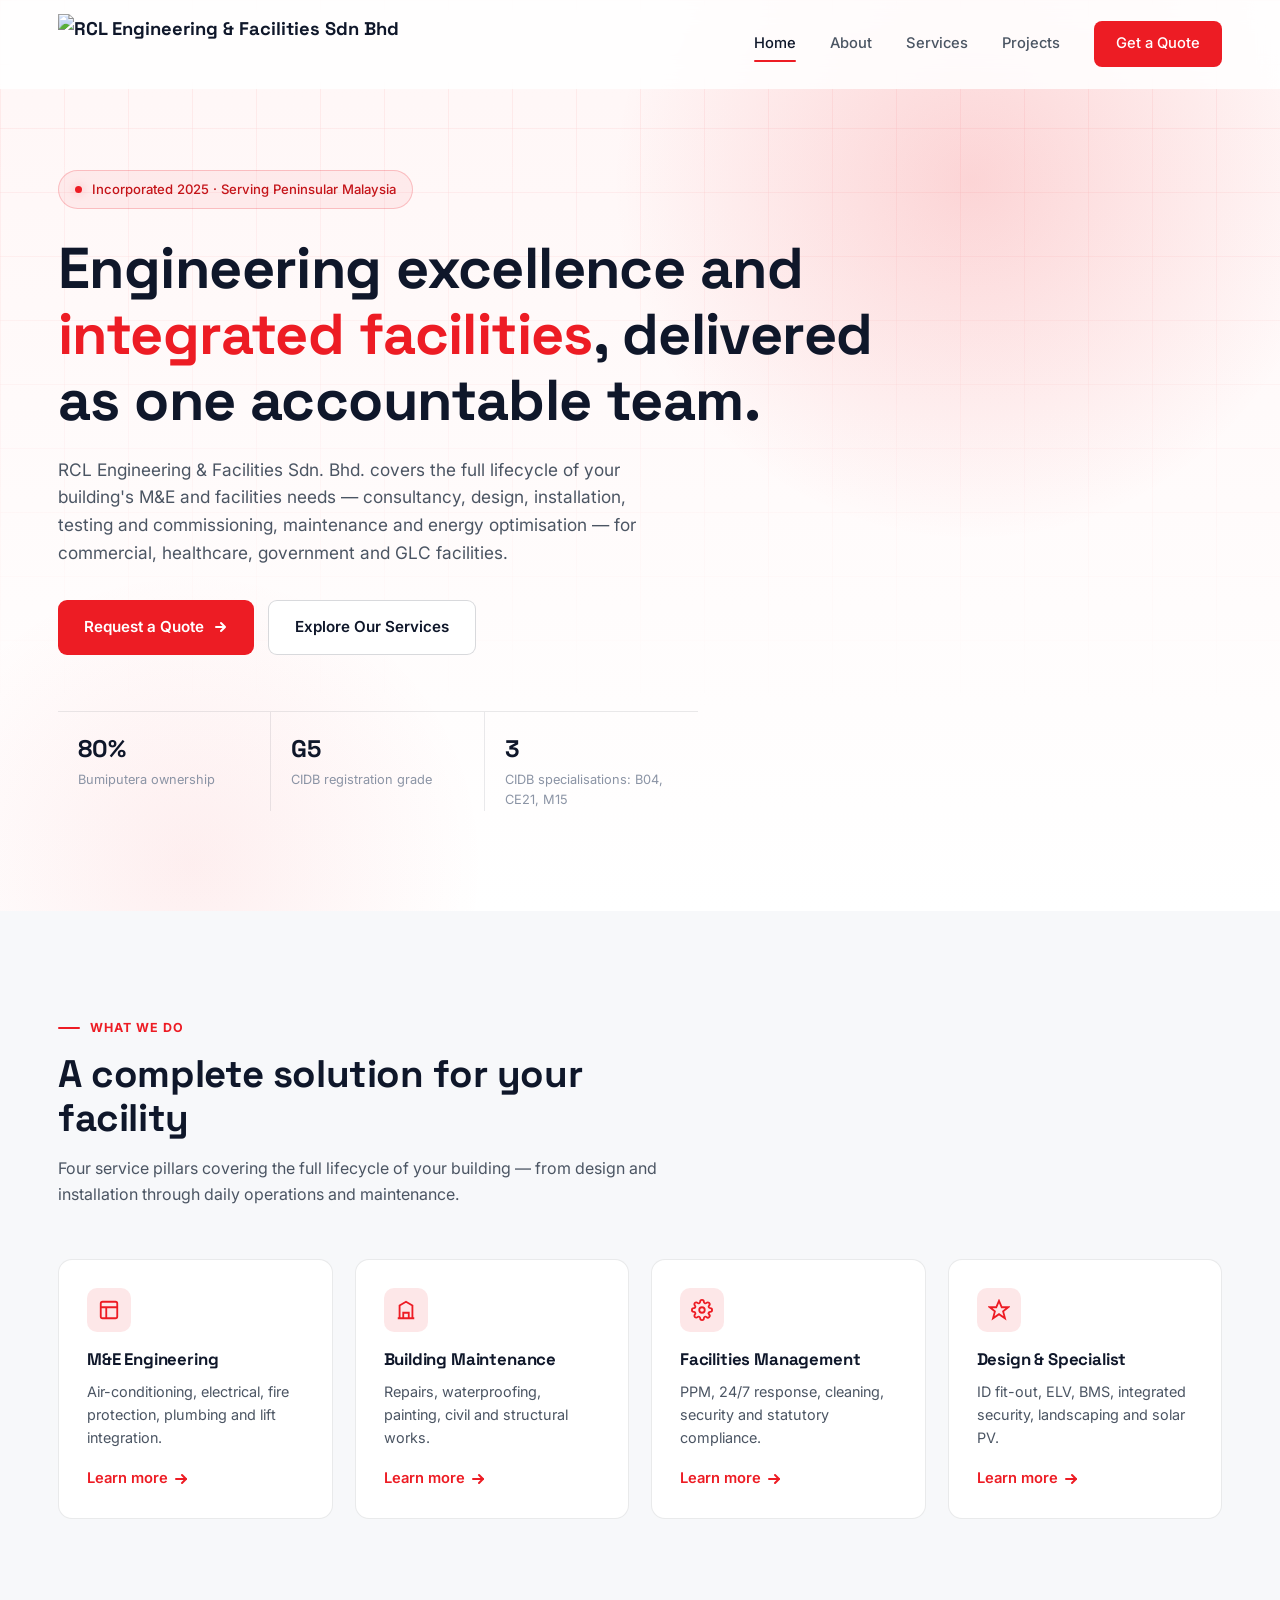
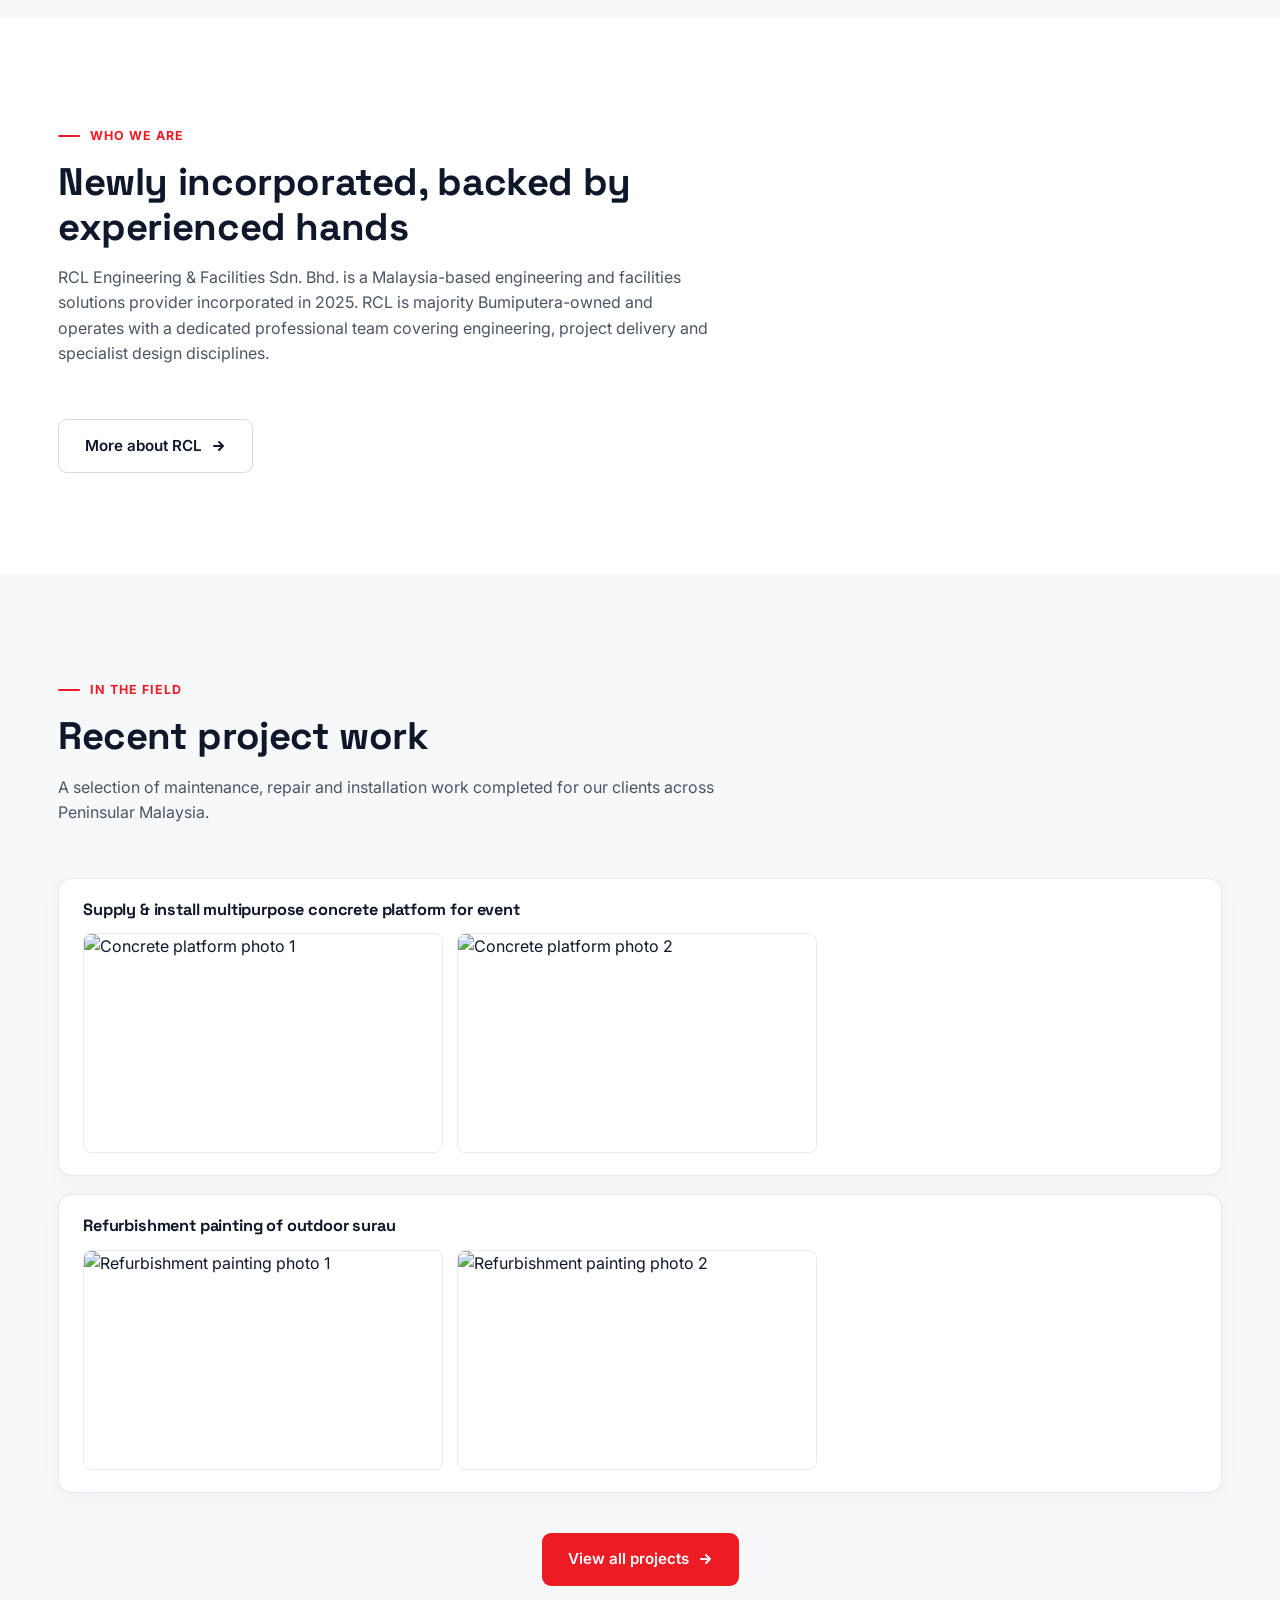
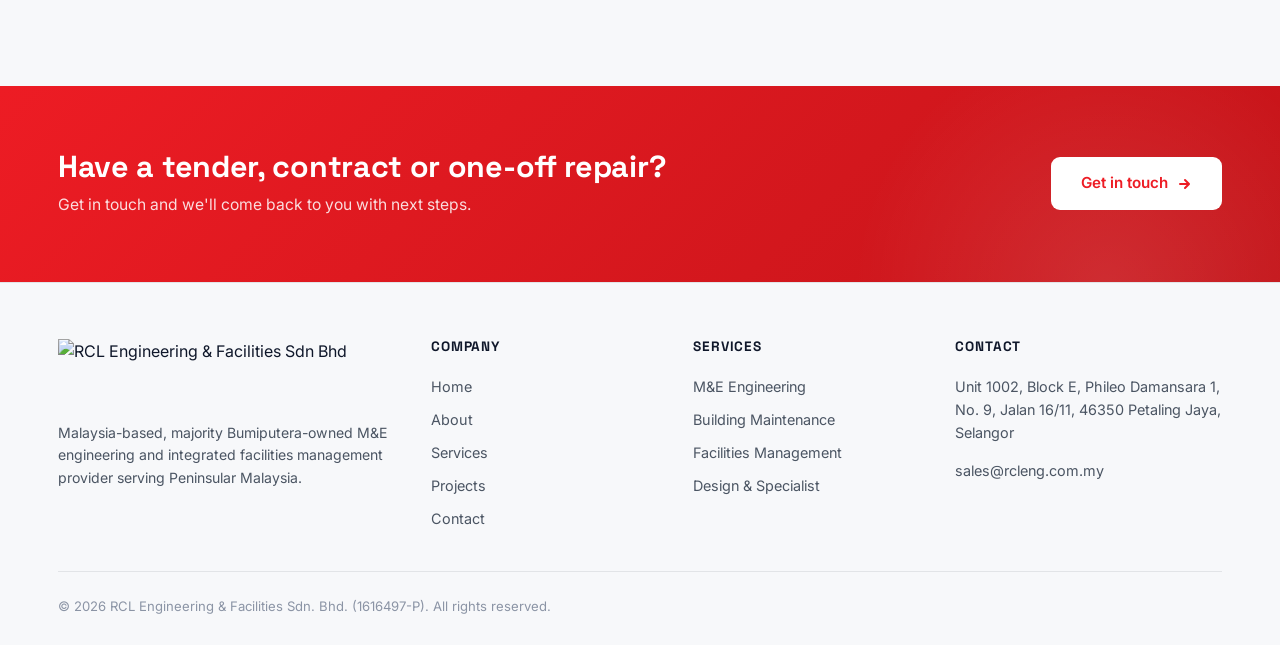
==== index.html @ edb17446 "Add files via upload" ====
<!DOCTYPE html>
<html lang="en">
<head>
<meta charset="UTF-8">
<meta name="viewport" content="width=device-width, initial-scale=1.0">
<meta name="theme-color" content="#ED1C24">
<title>RCL Engineering & Facilities Sdn. Bhd. — M&E Engineering & Integrated Facilities</title>
<meta name="description" content="RCL Engineering & Facilities Sdn. Bhd. — Malaysia-based, majority Bumiputera-owned M&E engineering and integrated facilities management provider serving Peninsular Malaysia.">
<link rel="icon" type="image/png" href="images/logo.png">
<link rel="preconnect" href="https://fonts.googleapis.com">
<link rel="preconnect" href="https://fonts.gstatic.com" crossorigin>
<link href="https://fonts.googleapis.com/css2?family=Space+Grotesk:wght@500;600;700&family=Inter:wght@400;500;600;700&display=swap" rel="stylesheet">
<link rel="stylesheet" href="styles.css">
</head>
<body>

<nav class="nav" id="nav">
  <div class="wrap nav-inner">
    <a href="index.html" class="nav-logo"><img src="images/logo.png" alt="RCL Engineering & Facilities Sdn Bhd" class="brand-logo"></a>
    <div class="nav-links" id="navLinks">
      <a href="index.html" class="active">Home</a>
      <a href="about.html">About</a>
      <a href="services.html">Services</a>
      <a href="projects.html">Projects</a>
      <a href="contact.html" class="nav-cta">Get a Quote</a>
    </div>
    <button class="nav-toggle" id="navToggle" aria-label="Menu"><span></span><span></span><span></span></button>
  </div>
</nav>

<!-- HERO -->
<header class="hero" id="top">
  <div class="hero-bg"></div>
  <div class="blueprint-lines"></div>
  <div class="wrap">
    <div class="hero-inner">
      <div class="hero-badge reveal"><span class="dot"></span> Incorporated 2025 · Serving Peninsular Malaysia</div>
      <h1 class="reveal">Engineering excellence and <span class="accent">integrated facilities</span>, delivered as one accountable team.</h1>
      <p class="lead reveal">RCL Engineering &amp; Facilities Sdn. Bhd. covers the full lifecycle of your building's M&amp;E and facilities needs — consultancy, design, installation, testing and commissioning, maintenance and energy optimisation — for commercial, healthcare, government and GLC facilities.</p>
      <div class="hero-actions reveal">
        <a href="contact.html" class="btn btn-primary">Request a Quote <svg width="16" height="16" fill="none" stroke="currentColor" stroke-width="2" stroke-linecap="round" stroke-linejoin="round"><line x1="4" y1="8" x2="12" y2="8"/><polyline points="9 4 13 8 9 12"/></svg></a>
        <a href="services.html" class="btn btn-ghost">Explore Our Services</a>
      </div>
      <div class="hero-facts reveal">
        <div class="hero-fact"><div class="n">80%</div><div class="l">Bumiputera ownership</div></div>
        <div class="hero-fact"><div class="n">G5</div><div class="l">CIDB registration grade</div></div>
        <div class="hero-fact"><div class="n">3</div><div class="l">CIDB specialisations: B04, CE21, M15</div></div>
      </div>
    </div>
  </div>
</header>

<!-- SERVICES TEASER -->
<section class="section-pad section-alt">
  <div class="wrap">
    <div class="section-head reveal">
      <span class="eyebrow">What we do</span>
      <h2>A complete solution for your facility</h2>
      <p>Four service pillars covering the full lifecycle of your building — from design and installation through daily operations and maintenance.</p>
    </div>
    <div class="teaser-grid">
      <a href="services.html" class="teaser-card reveal">
        <div class="icon"><svg width="22" height="22" viewBox="0 0 24 24" fill="none" stroke="currentColor" stroke-width="2"><rect x="3" y="3" width="18" height="18" rx="2"/><path d="M3 9h18M9 21V9"/></svg></div>
        <h3>M&amp;E Engineering</h3>
        <p>Air-conditioning, electrical, fire protection, plumbing and lift integration.</p>
        <span class="btn-link">Learn more <svg width="14" height="14" fill="none" stroke="currentColor" stroke-width="2" stroke-linecap="round" stroke-linejoin="round"><line x1="2" y1="7" x2="12" y2="7"/><polyline points="8 3 12 7 8 11"/></svg></span>
      </a>
      <a href="services.html" class="teaser-card reveal">
        <div class="icon"><svg width="22" height="22" viewBox="0 0 24 24" fill="none" stroke="currentColor" stroke-width="2"><path d="M3 21h18M5 21V7l7-4 7 4v14M9 21v-6h6v6"/></svg></div>
        <h3>Building Maintenance</h3>
        <p>Repairs, waterproofing, painting, civil and structural works.</p>
        <span class="btn-link">Learn more <svg width="14" height="14" fill="none" stroke="currentColor" stroke-width="2" stroke-linecap="round" stroke-linejoin="round"><line x1="2" y1="7" x2="12" y2="7"/><polyline points="8 3 12 7 8 11"/></svg></span>
      </a>
      <a href="services.html" class="teaser-card reveal">
        <div class="icon"><svg width="22" height="22" viewBox="0 0 24 24" fill="none" stroke="currentColor" stroke-width="2"><circle cx="12" cy="12" r="3"/><path d="M19.4 15a1.7 1.7 0 0 0 .34 1.87l.06.06a2 2 0 1 1-2.83 2.83l-.06-.06a1.7 1.7 0 0 0-1.87-.34 1.7 1.7 0 0 0-1 1.55V21a2 2 0 0 1-4 0v-.09a1.7 1.7 0 0 0-1-1.55 1.7 1.7 0 0 0-1.87.34l-.06.06a2 2 0 1 1-2.83-2.83l.06-.06a1.7 1.7 0 0 0 .34-1.87 1.7 1.7 0 0 0-1.55-1H3a2 2 0 0 1 0-4h.09a1.7 1.7 0 0 0 1.55-1 1.7 1.7 0 0 0-.34-1.87l-.06-.06a2 2 0 1 1 2.83-2.83l.06.06a1.7 1.7 0 0 0 1.87.34H9a1.7 1.7 0 0 0 1-1.55V3a2 2 0 0 1 4 0v.09a1.7 1.7 0 0 0 1 1.55 1.7 1.7 0 0 0 1.87-.34l.06-.06a2 2 0 1 1 2.83 2.83l-.06.06a1.7 1.7 0 0 0-.34 1.87V9a1.7 1.7 0 0 0 1.55 1H21a2 2 0 0 1 0 4h-.09a1.7 1.7 0 0 0-1.55 1z"/></svg></div>
        <h3>Facilities Management</h3>
        <p>PPM, 24/7 response, cleaning, security and statutory compliance.</p>
        <span class="btn-link">Learn more <svg width="14" height="14" fill="none" stroke="currentColor" stroke-width="2" stroke-linecap="round" stroke-linejoin="round"><line x1="2" y1="7" x2="12" y2="7"/><polyline points="8 3 12 7 8 11"/></svg></span>
      </a>
      <a href="services.html" class="teaser-card reveal">
        <div class="icon"><svg width="22" height="22" viewBox="0 0 24 24" fill="none" stroke="currentColor" stroke-width="2"><path d="M12 2l3 7h7l-5.5 4.5L18.5 21 12 16.5 5.5 21l2-7.5L2 9h7z"/></svg></div>
        <h3>Design &amp; Specialist</h3>
        <p>ID fit-out, ELV, BMS, integrated security, landscaping and solar PV.</p>
        <span class="btn-link">Learn more <svg width="14" height="14" fill="none" stroke="currentColor" stroke-width="2" stroke-linecap="round" stroke-linejoin="round"><line x1="2" y1="7" x2="12" y2="7"/><polyline points="8 3 12 7 8 11"/></svg></span>
      </a>
    </div>
  </div>
</section>

<!-- ABOUT TEASER -->
<section class="section-pad">
  <div class="wrap">
    <div class="section-head reveal">
      <span class="eyebrow">Who we are</span>
      <h2>Newly incorporated, backed by experienced hands</h2>
      <p>RCL Engineering &amp; Facilities Sdn. Bhd. is a Malaysia-based engineering and facilities solutions provider incorporated in 2025. RCL is majority Bumiputera-owned and operates with a dedicated professional team covering engineering, project delivery and specialist design disciplines.</p>
    </div>
    <a href="about.html" class="btn btn-ghost">More about RCL <svg width="16" height="16" fill="none" stroke="currentColor" stroke-width="2" stroke-linecap="round" stroke-linejoin="round"><line x1="4" y1="8" x2="12" y2="8"/><polyline points="9 4 13 8 9 12"/></svg></a>
  </div>
</section>

<!-- PROJECTS TEASER -->
<section class="section-pad section-alt">
  <div class="wrap">
    <div class="section-head reveal">
      <span class="eyebrow">In the field</span>
      <h2>Recent project work</h2>
      <p>A selection of maintenance, repair and installation work completed for our clients across Peninsular Malaysia.</p>
    </div>
    <div class="gallery-grid">
      <div class="gallery-card reveal">
        <h4>Supply &amp; install multipurpose concrete platform for event</h4>
        <div class="gc-photos">
          <img src="images/p08_crop_1.jpg" alt="Concrete platform photo 1" loading="lazy">
          <img src="images/p08_crop_2.jpg" alt="Concrete platform photo 2" loading="lazy">
        </div>
      </div>
      <div class="gallery-card reveal">
        <h4>Refurbishment painting of outdoor surau</h4>
        <div class="gc-photos">
          <img src="images/p11_crop_1.jpg" alt="Refurbishment painting photo 1" loading="lazy">
          <img src="images/p11_crop_2.jpg" alt="Refurbishment painting photo 2" loading="lazy">
        </div>
      </div>
    </div>
    <div style="text-align:center;margin-top:40px">
      <a href="projects.html" class="btn btn-primary">View all projects <svg width="16" height="16" fill="none" stroke="currentColor" stroke-width="2" stroke-linecap="round" stroke-linejoin="round"><line x1="4" y1="8" x2="12" y2="8"/><polyline points="9 4 13 8 9 12"/></svg></a>
    </div>
  </div>
</section>

<!-- CTA BAND -->
<section class="cta-band">
  <div class="wrap cta-inner">
    <div>
      <h3>Have a tender, contract or one-off repair?</h3>
      <p>Get in touch and we'll come back to you with next steps.</p>
    </div>
    <a href="contact.html" class="btn-white">Get in touch <svg width="16" height="16" fill="none" stroke="currentColor" stroke-width="2" stroke-linecap="round" stroke-linejoin="round"><line x1="4" y1="8" x2="12" y2="8"/><polyline points="9 4 13 8 9 12"/></svg></a>
  </div>
</section>

<footer class="footer">
  <div class="wrap">
    <div class="footer-cols">
      <div class="footer-col">
        <img src="images/logo.png" alt="RCL Engineering & Facilities Sdn Bhd" class="brand-logo brand-logo-footer">
        <p class="brand-blurb">Malaysia-based, majority Bumiputera-owned M&amp;E engineering and integrated facilities management provider serving Peninsular Malaysia.</p>
      </div>
      <div class="footer-col">
        <h4>Company</h4>
        <a href="index.html">Home</a>
        <a href="about.html">About</a>
        <a href="services.html">Services</a>
        <a href="projects.html">Projects</a>
        <a href="contact.html">Contact</a>
      </div>
      <div class="footer-col">
        <h4>Services</h4>
        <a href="services.html">M&amp;E Engineering</a>
        <a href="services.html">Building Maintenance</a>
        <a href="services.html">Facilities Management</a>
        <a href="services.html">Design &amp; Specialist</a>
      </div>
      <div class="footer-col">
        <h4>Contact</h4>
        <p>Unit 1002, Block E, Phileo Damansara 1, No. 9, Jalan 16/11, 46350 Petaling Jaya, Selangor</p>
        <a href="mailto:sales@rcleng.com.my" style="padding-top:10px">sales@rcleng.com.my</a>
      </div>
    </div>
    <div class="footer-bottom">
      <div class="footer-note">© 2026 RCL Engineering &amp; Facilities Sdn. Bhd. (1616497-P). All rights reserved.</div>
    </div>
  </div>
</footer>

<script src="main.js"></script>
</body>
</html>
---- styles.css ----
*,*::before,*::after{box-sizing:border-box;margin:0;padding:0}
:root{
  --bg:#FFFFFF;
  --bg-alt:#F7F8FA;
  --panel:#FFFFFF;
  --panel-2:#FBFCFD;
  --line:rgba(15,23,42,0.09);
  --line-strong:rgba(15,23,42,0.16);
  --red:#ED1C24;
  --red-bright:#FF2938;
  --red-deep:#C41419;
  --red-glow:rgba(237,28,36,0.28);
  --amber:#B8860B;
  --text:#0F172A;
  --text-dim:#4B5563;
  --text-faint:#8B94A5;
  --white:#FFFFFF;
}
html{scroll-behavior:smooth}
body{font-family:'Inter',-apple-system,BlinkMacSystemFont,sans-serif;background:var(--bg);color:var(--text);line-height:1.6;-webkit-font-smoothing:antialiased;overflow-x:hidden}
h1,h2,h3,h4{font-family:'Space Grotesk',sans-serif;line-height:1.15;letter-spacing:-0.01em}
a{color:inherit;text-decoration:none}
img{max-width:100%;display:block}
ul{list-style:none}
.wrap{max-width:1220px;margin:0 auto;padding:0 28px}
.eyebrow{font-size:0.78rem;font-weight:700;letter-spacing:0.08em;text-transform:uppercase;color:var(--red);display:inline-flex;align-items:center;gap:10px}
.eyebrow::before{content:'';width:22px;height:2px;background:var(--red);border-radius:2px}

/* NAV */
.nav{position:fixed;top:0;left:0;right:0;z-index:1000;transition:background .3s,border-color .3s,box-shadow .3s;border-bottom:1px solid transparent;background:rgba(255,255,255,0.85);backdrop-filter:blur(14px)}
.nav.scrolled{background:rgba(255,255,255,0.96);border-bottom-color:var(--line);box-shadow:0 4px 20px rgba(15,23,42,0.06)}
.nav-inner{display:flex;align-items:center;justify-content:space-between;height:88px}
.nav-logo{display:flex;align-items:center;gap:10px;font-family:'Space Grotesk',sans-serif;font-weight:700;font-size:1.15rem;color:var(--text)}
.brand-logo{height:60px;width:auto;display:block}
.brand-logo-footer{height:64px}
@media (max-width:600px){.brand-logo{height:44px}.brand-logo-footer{height:52px}}

.nav-links{display:flex;align-items:center;gap:34px}
.nav-links>a{font-size:0.92rem;font-weight:500;color:var(--text-dim);transition:color .2s;position:relative}
.nav-links>a:not(.nav-cta)::after{content:'';position:absolute;left:0;bottom:-6px;width:0;height:2px;background:var(--red);transition:width .25s;border-radius:2px}
.nav-links>a:not(.nav-cta):hover{color:var(--text)}
.nav-links>a:not(.nav-cta):hover::after,.nav-links>a.active::after{width:100%}
.nav-links>a.active{color:var(--text)}
.nav-cta{padding:11px 22px;border-radius:8px;background:var(--red);color:var(--white)!important;font-weight:600;font-size:0.9rem;transition:background .2s,box-shadow .2s,transform .2s}
.nav-cta:hover{background:var(--red-deep);box-shadow:0 8px 24px var(--red-glow);transform:translateY(-1px)}
.nav-toggle{display:none;background:none;border:0;cursor:pointer;padding:8px}
.nav-toggle span{display:block;width:24px;height:2px;background:var(--text);margin:5px 0;border-radius:2px}

/* HERO (home) */
.hero{position:relative;padding:170px 0 100px;overflow:hidden;background:linear-gradient(180deg,#FFF6F6 0%,var(--bg) 100%)}
.hero-bg{position:absolute;inset:0;z-index:0;pointer-events:none}
.hero-bg::before{content:'';position:absolute;top:-25%;right:-8%;width:820px;height:820px;background:radial-gradient(circle,rgba(237,28,36,0.16) 0%,transparent 62%)}
.hero-bg::after{content:'';position:absolute;bottom:-30%;left:-10%;width:640px;height:640px;background:radial-gradient(circle,rgba(237,28,36,0.07) 0%,transparent 65%)}
.blueprint-lines{position:absolute;inset:0;z-index:0;opacity:0.2;background-image:linear-gradient(rgba(237,28,36,0.35) 1px,transparent 1px),linear-gradient(90deg,rgba(237,28,36,0.35) 1px,transparent 1px);background-size:64px 64px;mask-image:linear-gradient(180deg,black,transparent 80%)}
.hero-inner{position:relative;z-index:1;max-width:820px}
.hero-badge{display:inline-flex;align-items:center;gap:10px;padding:8px 16px;border-radius:999px;border:1px solid rgba(237,28,36,0.22);background:rgba(237,28,36,0.06);font-size:0.82rem;color:var(--red-deep);font-weight:500;margin-bottom:26px}
.hero-badge .dot{width:7px;height:7px;border-radius:50%;background:var(--red);box-shadow:0 0 10px var(--red-glow)}
.hero h1{font-size:clamp(2.2rem,4.6vw,3.6rem);font-weight:700;color:var(--text);margin-bottom:22px}
.hero h1 .accent{color:var(--red)}
.lead{font-size:1.08rem;color:var(--text-dim);max-width:600px;margin-bottom:34px}
.hero-actions{display:flex;gap:14px;flex-wrap:wrap;margin-bottom:56px}
.hero-facts{display:grid;grid-template-columns:repeat(3,1fr);gap:0;border-top:1px solid var(--line);max-width:640px}
.hero-fact{padding:18px 20px 0;border-right:1px solid var(--line)}
.hero-fact:last-child{border-right:none}
.hero-fact .n{font-family:'Space Grotesk',sans-serif;font-size:1.5rem;font-weight:700;color:var(--text)}
.hero-fact .l{font-size:0.8rem;color:var(--text-faint);margin-top:2px}

/* PAGE HEADER (interior pages) */
.page-header{position:relative;padding:150px 0 70px;overflow:hidden;background:linear-gradient(180deg,#FFF6F6 0%,var(--bg) 100%);border-bottom:1px solid var(--line)}
.page-header .blueprint-lines{opacity:0.14}
.page-header-inner{position:relative;z-index:1;max-width:820px}
.page-header h1{font-size:clamp(2rem,4vw,3rem);font-weight:700;color:var(--text);margin-top:12px;margin-bottom:16px}
.page-header p{color:var(--text-dim);font-size:1.05rem;max-width:620px}
.breadcrumb{display:flex;align-items:center;gap:8px;font-size:0.82rem;color:var(--text-faint);margin-bottom:20px}
.breadcrumb a{color:var(--text-dim)}
.breadcrumb a:hover{color:var(--red)}
.breadcrumb span{color:var(--red);font-weight:500}

/* BUTTONS */
.btn{display:inline-flex;align-items:center;gap:8px;padding:14px 26px;border-radius:9px;font-weight:600;font-size:0.95rem;transition:all .2s;cursor:pointer;border:none}
.btn-primary{background:var(--red);color:var(--white)}
.btn-primary:hover{background:var(--red-deep);box-shadow:0 10px 28px var(--red-glow);transform:translateY(-1px)}
.btn-ghost{border:1.5px solid var(--line-strong);color:var(--text);background:var(--white)}
.btn-ghost:hover{border-color:var(--red);color:var(--red)}
.btn-link{color:var(--red);font-weight:600;font-size:0.92rem;display:inline-flex;align-items:center;gap:6px;transition:gap .2s}
.btn-link:hover{gap:10px}

/* SECTIONS */
.section-pad{padding:100px 0}
.section-alt{background:var(--bg-alt)}
.section-head{max-width:660px;margin-bottom:52px}
.section-head h2{font-size:clamp(1.7rem,3.2vw,2.4rem);color:var(--text);margin-top:14px}
.section-head p{color:var(--text-dim);margin-top:16px;font-size:1rem}

/* SERVICES */
.svc-grid{display:grid;grid-template-columns:repeat(auto-fit,minmax(260px,1fr));gap:1px;background:var(--line);border:1px solid var(--line);border-radius:16px;overflow:hidden;box-shadow:0 8px 30px rgba(15,23,42,0.04)}
.svc-card{background:var(--panel);padding:32px 28px}
.svc-card .icon{width:48px;height:48px;border-radius:10px;background:rgba(237,28,36,0.1);display:flex;align-items:center;justify-content:center;color:var(--red);margin-bottom:20px}
.svc-card h3{font-size:1.12rem;color:var(--text);margin-bottom:14px}
.svc-card ul li{font-size:0.9rem;color:var(--text-dim);padding:7px 0;border-top:1px solid var(--line);display:flex;gap:10px}
.svc-card ul li:first-child{border-top:none}
.svc-card ul li::before{content:'';width:5px;height:5px;border-radius:50%;background:var(--red);margin-top:9px;flex-shrink:0}
.svc-card p{color:var(--text-dim);font-size:0.92rem}

/* HOME TEASERS */
.teaser-grid{display:grid;grid-template-columns:repeat(auto-fit,minmax(240px,1fr));gap:22px}
.teaser-card{background:var(--panel);border:1px solid var(--line);border-radius:14px;padding:28px;transition:box-shadow .25s,transform .25s;display:block;color:inherit}
.teaser-card:hover{box-shadow:0 12px 40px rgba(237,28,36,0.1);transform:translateY(-2px);border-color:rgba(237,28,36,0.2)}
.teaser-card .icon{width:44px;height:44px;border-radius:10px;background:rgba(237,28,36,0.1);display:flex;align-items:center;justify-content:center;color:var(--red);margin-bottom:18px}
.teaser-card h3{font-size:1.05rem;color:var(--text);margin-bottom:10px}
.teaser-card p{color:var(--text-dim);font-size:0.9rem;margin-bottom:16px}

/* CTA BAND */
.cta-band{background:linear-gradient(135deg,var(--red) 0%,var(--red-deep) 100%);padding:64px 0;color:var(--white);position:relative;overflow:hidden}
.cta-band::before{content:'';position:absolute;top:-50%;right:-10%;width:600px;height:600px;background:radial-gradient(circle,rgba(255,255,255,0.1) 0%,transparent 60%)}
.cta-inner{position:relative;z-index:1;display:flex;justify-content:space-between;align-items:center;gap:30px;flex-wrap:wrap}
.cta-inner h3{font-size:clamp(1.4rem,2.4vw,1.9rem);font-weight:700;max-width:640px}
.cta-inner p{color:rgba(255,255,255,0.85);margin-top:8px;font-size:0.98rem}
.btn-white{background:var(--white);color:var(--red);padding:14px 30px;border-radius:9px;font-weight:600;font-size:0.95rem;transition:transform .2s,box-shadow .2s;display:inline-flex;align-items:center;gap:8px}
.btn-white:hover{transform:translateY(-1px);box-shadow:0 12px 30px rgba(0,0,0,0.2)}

/* VISION/MISSION */
.vm-grid{display:grid;grid-template-columns:1fr 1fr;gap:28px}
.vm-card{background:var(--panel);border:1px solid var(--line);border-radius:16px;padding:36px;box-shadow:0 4px 20px rgba(15,23,42,0.04)}
.vm-card .tag{display:inline-block;font-size:0.72rem;font-weight:700;letter-spacing:0.08em;padding:6px 14px;border-radius:999px;background:var(--red);color:var(--white);margin-bottom:18px}
.vm-card p{color:var(--text-dim);font-size:1.02rem;line-height:1.7}

/* CERTS */
.cert-grid{display:grid;grid-template-columns:repeat(auto-fit,minmax(220px,1fr));gap:20px}
.cert-card{background:var(--panel);border:1px solid var(--line);border-radius:14px;padding:26px;box-shadow:0 4px 20px rgba(15,23,42,0.04)}
.cert-card .k{font-size:0.78rem;color:var(--text-faint);letter-spacing:.03em}
.cert-card .v{font-family:'Space Grotesk',sans-serif;font-size:1.25rem;color:var(--text);margin-top:6px}
.grade-row{display:flex;gap:10px;flex-wrap:wrap;margin-top:16px}
.grade-pill{padding:5px 12px;border-radius:8px;background:rgba(237,28,36,0.08);border:1px solid rgba(237,28,36,0.22);font-size:0.8rem;color:var(--red-deep);font-weight:500}

/* APPROACH */
.steps{display:grid;grid-template-columns:repeat(auto-fit,minmax(180px,1fr));gap:0;background:var(--panel);border:1px solid var(--line);border-radius:16px;overflow:hidden;box-shadow:0 4px 20px rgba(15,23,42,0.04)}
.step{padding:26px 22px;border-left:1px solid var(--line);position:relative}
.step:first-child{border-left:none}
.step .idx{font-family:'Space Grotesk',sans-serif;color:var(--red);font-weight:700;font-size:1.15rem;margin-bottom:10px}
.step h4{font-size:0.98rem;color:var(--text);margin-bottom:8px}
.step p{font-size:0.84rem;color:var(--text-dim)}

/* CONTACT */
.contact-grid{display:grid;grid-template-columns:1fr 1.3fr;gap:44px}
.contact-info h3{color:var(--text);font-size:1.3rem;margin-bottom:16px}
.contact-info p{color:var(--text-dim);margin-bottom:26px}
.contact-line{display:flex;gap:14px;padding:14px 0;border-top:1px solid var(--line)}
.contact-line:first-of-type{border-top:none}
.contact-line .l-label{font-size:0.78rem;color:var(--text-faint);min-width:90px}
.contact-line .l-val{font-size:0.92rem;color:var(--text)}
.contact-form{background:var(--panel);border:1px solid var(--line);border-radius:16px;padding:32px;box-shadow:0 4px 20px rgba(15,23,42,0.04)}
.form-row{display:grid;grid-template-columns:1fr 1fr;gap:16px}
.field{margin-bottom:16px}
.field label{display:block;font-size:0.82rem;color:var(--text-dim);margin-bottom:6px;font-weight:500}
.field input,.field select,.field textarea{width:100%;padding:12px 14px;border-radius:8px;border:1px solid var(--line-strong);background:var(--white);color:var(--text);font-family:inherit;font-size:0.92rem;transition:border-color .15s}
.field input:focus,.field select:focus,.field textarea:focus{outline:none;border-color:var(--red)}
.field textarea{min-height:110px;resize:vertical}
.form-status{margin-top:14px;font-size:0.88rem;color:var(--red);min-height:20px;font-weight:500}

/* GALLERY */
.gallery-grid{display:flex;flex-direction:column;gap:18px}
.gallery-card{background:var(--panel);border:1px solid var(--line);border-radius:14px;padding:22px 24px;box-shadow:0 4px 20px rgba(15,23,42,0.04)}
.gallery-card h4{font-size:1.02rem;color:var(--text);margin-bottom:14px}
.gc-photos{display:flex;gap:14px;flex-wrap:wrap}
.gc-photos img{flex:1 1 220px;max-width:360px;height:220px;object-fit:cover;border-radius:8px;border:1px solid var(--line)}
@media (max-width:600px){.gc-photos img{height:auto;max-height:260px}}

/* FOOTER */
.footer{background:var(--bg-alt);border-top:1px solid var(--line);padding:56px 0 28px;margin-top:0}
.footer-cols{display:grid;grid-template-columns:1.5fr 1fr 1fr 1.2fr;gap:40px;margin-bottom:36px}
.footer-col h4{font-size:0.85rem;font-weight:700;letter-spacing:0.06em;text-transform:uppercase;color:var(--text);margin-bottom:16px}
.footer-col a,.footer-col p{display:block;color:var(--text-dim);font-size:0.9rem;padding:5px 0;transition:color .15s}
.footer-col a:hover{color:var(--red)}
.footer-col .brand-blurb{color:var(--text-dim);font-size:0.88rem;margin-top:14px;line-height:1.6}
.footer-bottom{border-top:1px solid var(--line);padding-top:24px;display:flex;justify-content:space-between;align-items:center;flex-wrap:wrap;gap:14px}
.footer-note{color:var(--text-faint);font-size:0.82rem}

.reveal{opacity:0;transform:translateY(16px);transition:opacity .6s ease,transform .6s ease}
.reveal.in{opacity:1;transform:none}

@media (max-width:860px){
  .nav-links{position:fixed;top:88px;left:0;right:0;bottom:0;background:var(--white);flex-direction:column;align-items:stretch;padding:20px 24px;gap:4px;transform:translateX(100%);transition:transform .3s;overflow-y:auto;box-shadow:-10px 0 30px rgba(15,23,42,0.1)}
  .nav-links.open{transform:translateX(0)}
  .nav-links>a{padding:14px 0;border-bottom:1px solid var(--line);width:100%}
  .nav-cta{text-align:center;margin-top:12px}
  .nav-toggle{display:block}
  .vm-grid,.contact-grid,.form-row,.cta-inner{grid-template-columns:1fr}
  .hero-facts{grid-template-columns:1fr;max-width:100%}
  .hero-fact{border-right:none;border-top:1px solid var(--line);padding-top:14px;margin-top:6px}
  .footer-cols{grid-template-columns:1fr 1fr;gap:30px}
}
@media (max-width:520px){
  .footer-cols{grid-template-columns:1fr}
}
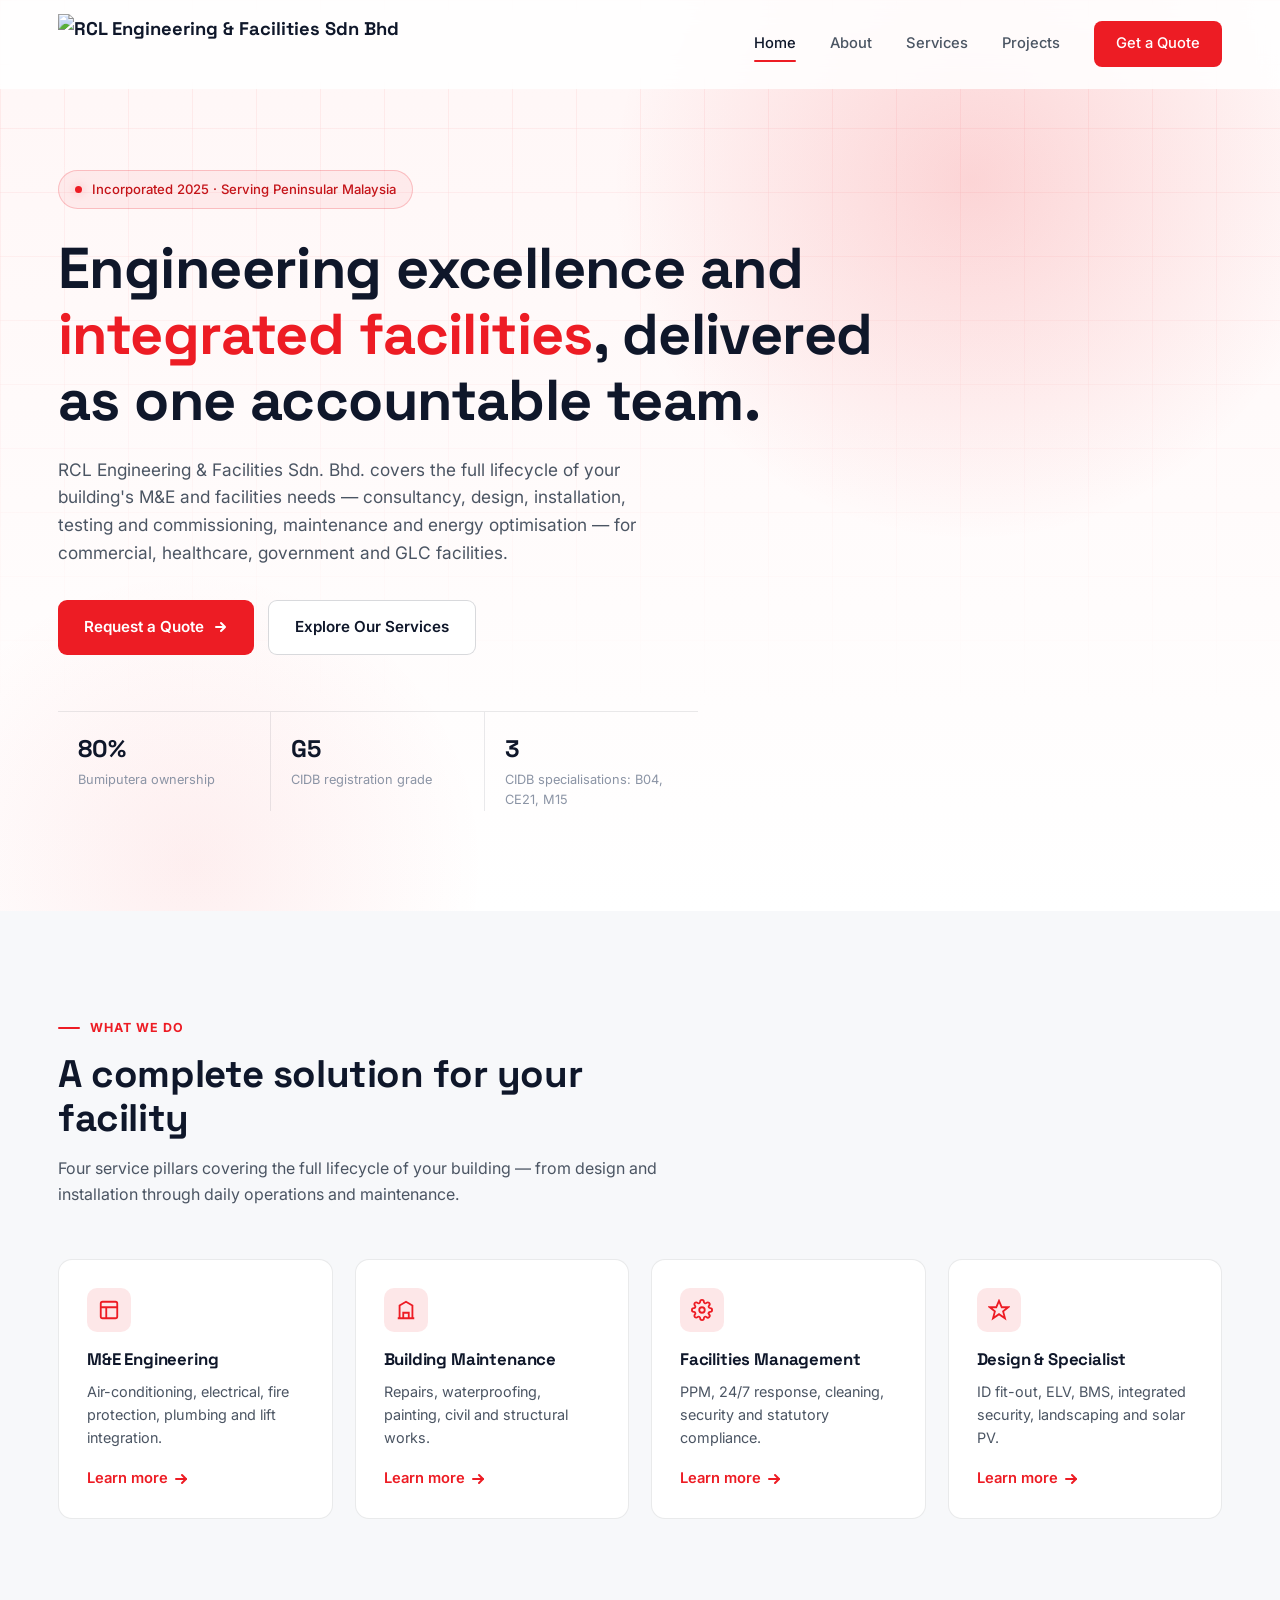
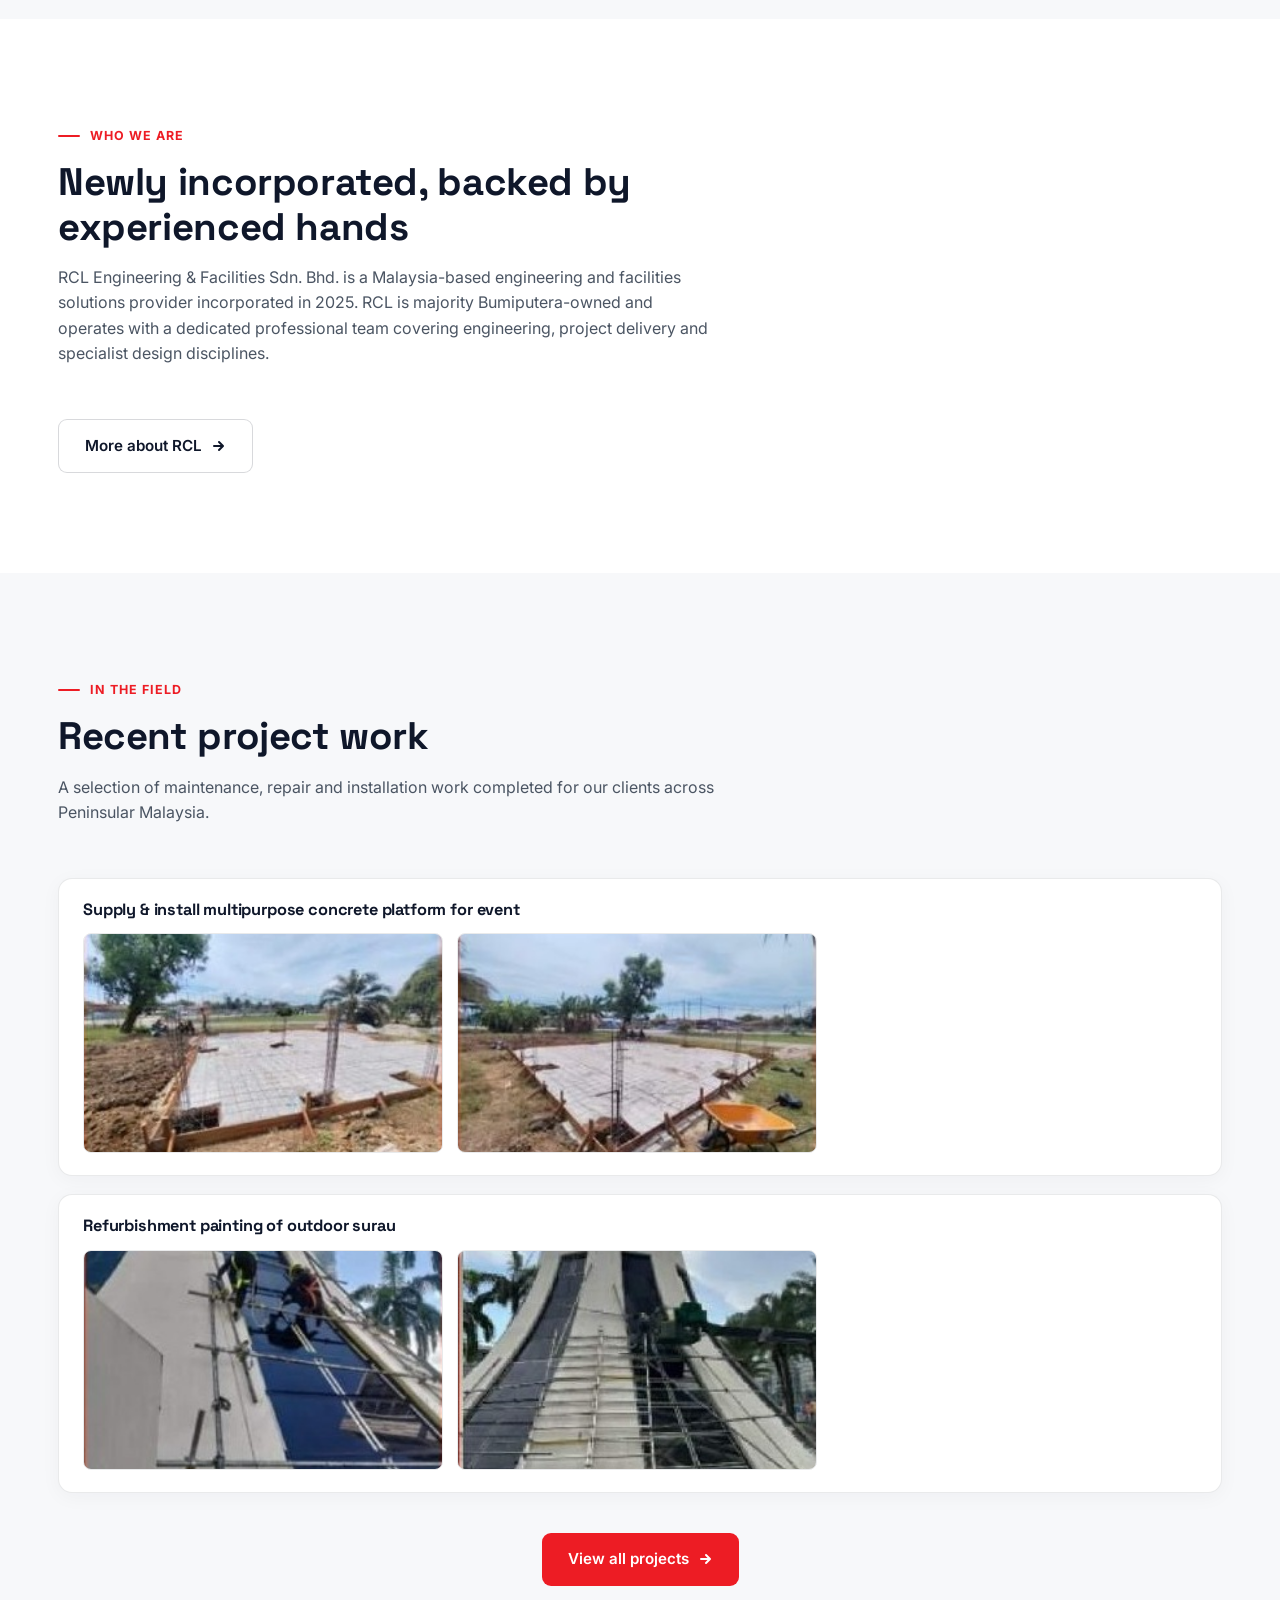
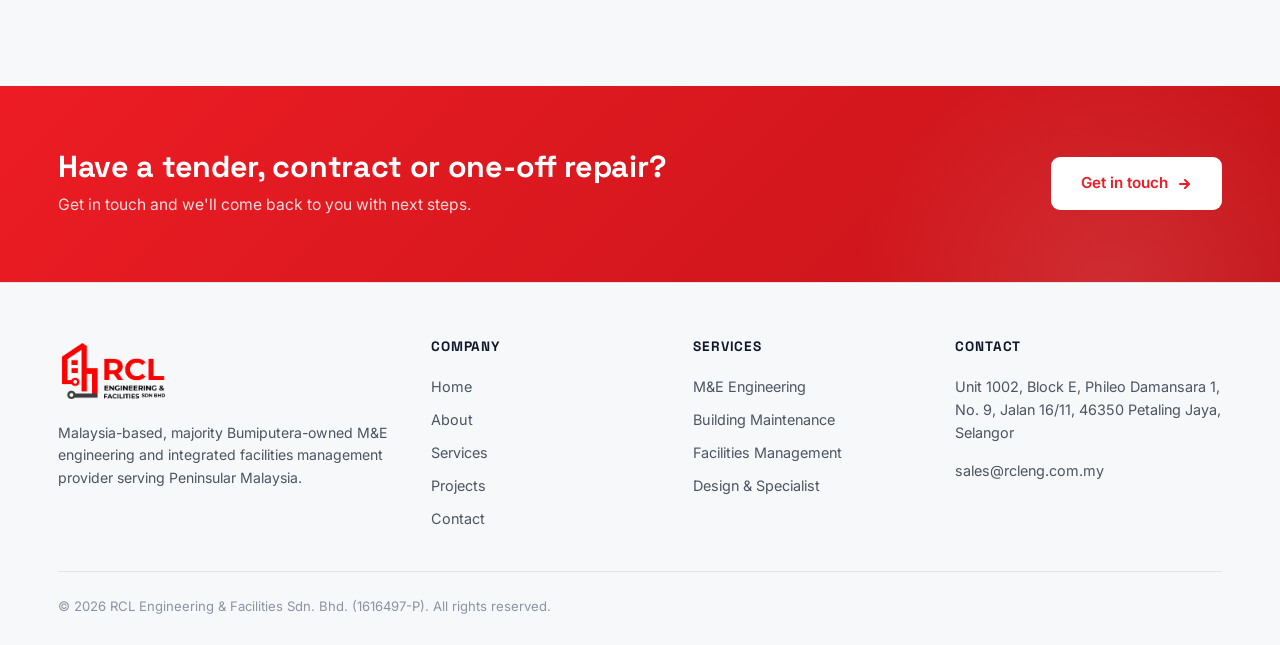
==== commit 45352a2a: "Update index.html" ====
--- a/index.html
+++ b/index.html
@@ -6,7 +6,7 @@
 <meta name="theme-color" content="#ED1C24">
 <title>RCL Engineering & Facilities Sdn. Bhd. — M&E Engineering & Integrated Facilities</title>
 <meta name="description" content="RCL Engineering & Facilities Sdn. Bhd. — Malaysia-based, majority Bumiputera-owned M&E engineering and integrated facilities management provider serving Peninsular Malaysia.">
-<link rel="icon" type="image/png" href="images/logo.png">
+<link rel="icon" type="image/png" href="logo.png">
 <link rel="preconnect" href="https://fonts.googleapis.com">
 <link rel="preconnect" href="https://fonts.gstatic.com" crossorigin>
 <link href="https://fonts.googleapis.com/css2?family=Space+Grotesk:wght@500;600;700&family=Inter:wght@400;500;600;700&display=swap" rel="stylesheet">
@@ -111,15 +111,15 @@
       <div class="gallery-card reveal">
         <h4>Supply &amp; install multipurpose concrete platform for event</h4>
         <div class="gc-photos">
-          <img src="images/p08_crop_1.jpg" alt="Concrete platform photo 1" loading="lazy">
-          <img src="images/p08_crop_2.jpg" alt="Concrete platform photo 2" loading="lazy">
+          <img src="p08_crop_1.jpg" alt="Concrete platform photo 1" loading="lazy">
+          <img src="p08_crop_2.jpg" alt="Concrete platform photo 2" loading="lazy">
         </div>
       </div>
       <div class="gallery-card reveal">
         <h4>Refurbishment painting of outdoor surau</h4>
         <div class="gc-photos">
-          <img src="images/p11_crop_1.jpg" alt="Refurbishment painting photo 1" loading="lazy">
-          <img src="images/p11_crop_2.jpg" alt="Refurbishment painting photo 2" loading="lazy">
+          <img src="p11_crop_1.jpg" alt="Refurbishment painting photo 1" loading="lazy">
+          <img src="p11_crop_2.jpg" alt="Refurbishment painting photo 2" loading="lazy">
         </div>
       </div>
     </div>
@@ -144,7 +144,7 @@
   <div class="wrap">
     <div class="footer-cols">
       <div class="footer-col">
-        <img src="images/logo.png" alt="RCL Engineering & Facilities Sdn Bhd" class="brand-logo brand-logo-footer">
+        <img src="logo.png" alt="RCL Engineering & Facilities Sdn Bhd" class="brand-logo brand-logo-footer">
         <p class="brand-blurb">Malaysia-based, majority Bumiputera-owned M&amp;E engineering and integrated facilities management provider serving Peninsular Malaysia.</p>
       </div>
       <div class="footer-col">
